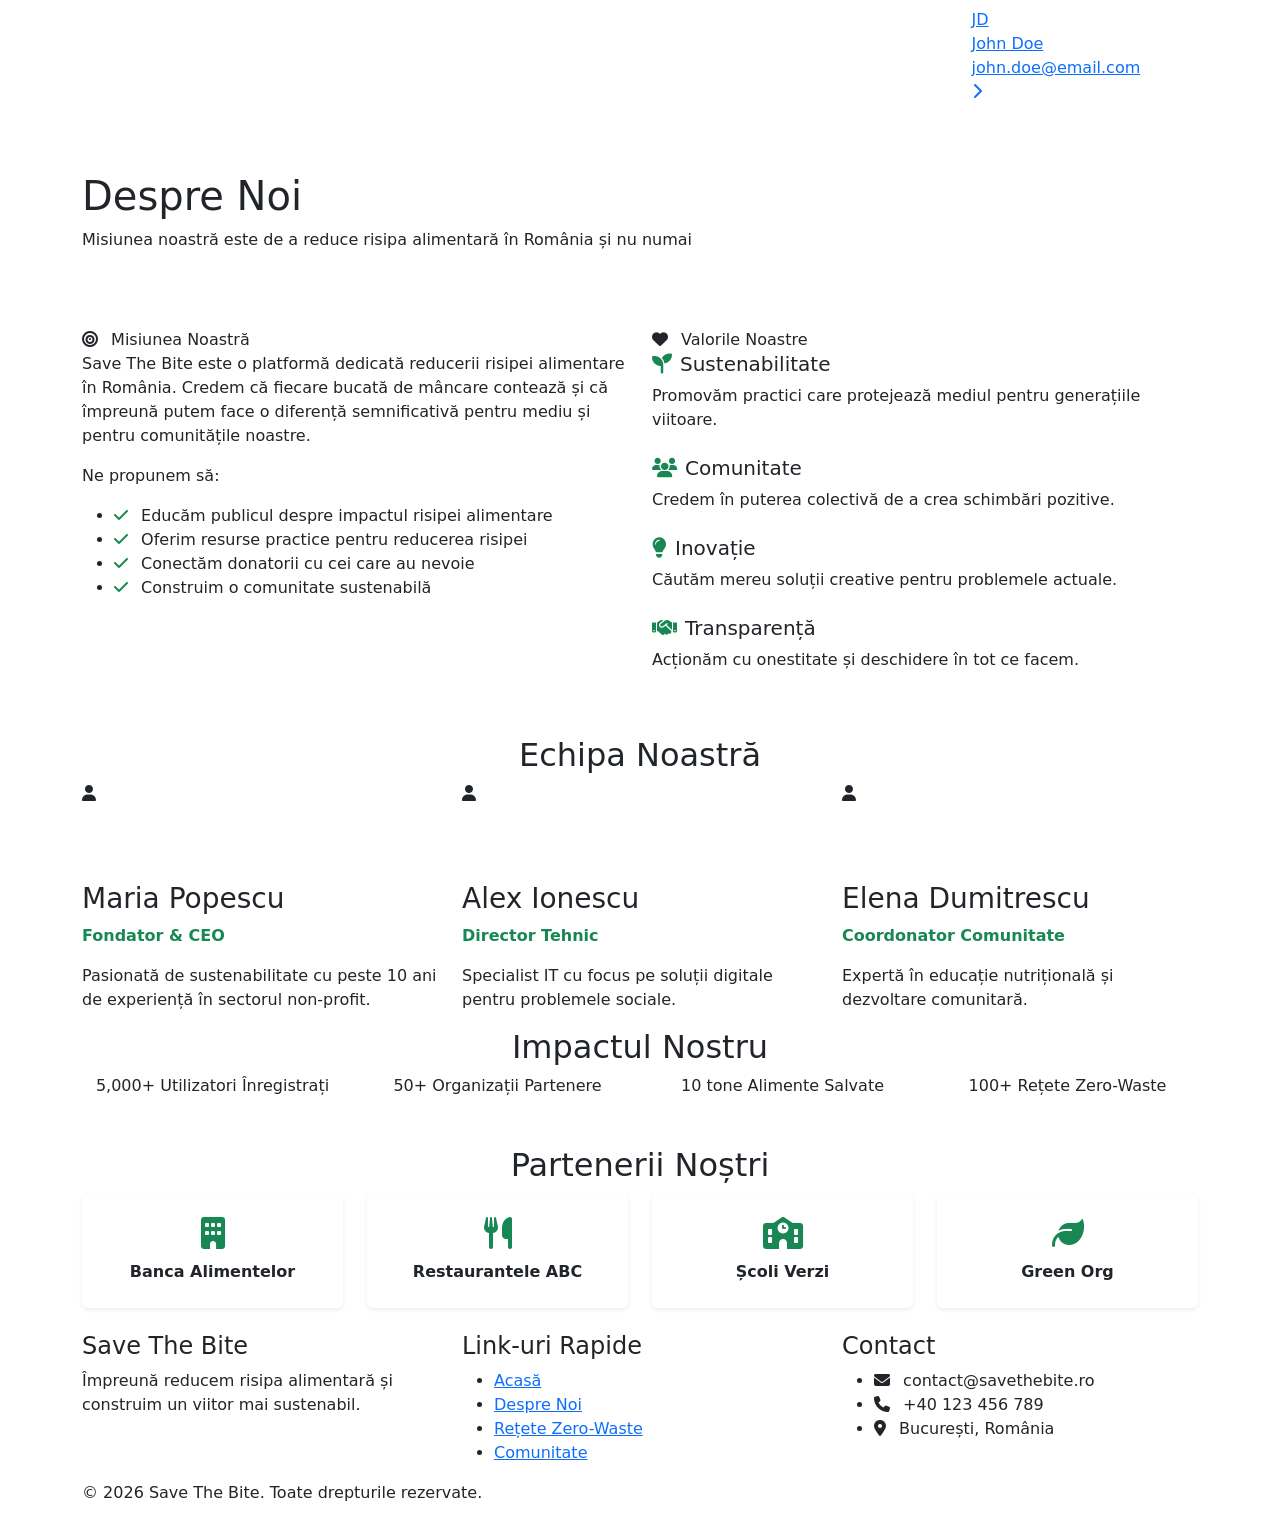
==== about.html @ 82deb242 "Add files via upload" ====
<!DOCTYPE html>
<html lang="ro">
<head>
    <meta charset="UTF-8">
    <meta name="viewport" content="width=device-width, initial-scale=1.0">
    <title>Save The Bite - Despre Noi</title>
    <!-- Bootstrap CSS -->
    <link href="https://cdn.jsdelivr.net/npm/bootstrap@5.3.0/dist/css/bootstrap.min.css" rel="stylesheet">
    <!-- Font Awesome -->
    <link rel="stylesheet" href="https://cdnjs.cloudflare.com/ajax/libs/font-awesome/6.4.0/css/all.min.css">
    <!-- Custom CSS -->
    <link rel="stylesheet" href="css/style.css">
</head>
<body>
    <!-- Navbar -->
    <nav class="navbar navbar-expand-lg navbar-dark">
        <div class="container">
            <a class="navbar-brand" href="index.html">
                <i class="fas fa-leaf"></i> Save The Bite
            </a>
            <button class="navbar-toggler" type="button" data-bs-toggle="collapse" data-bs-target="#navbarNav">
                <span class="navbar-toggler-icon"></span>
            </button>
            <div class="collapse navbar-collapse" id="navbarNav">
                <ul class="navbar-nav me-auto">
                    <li class="nav-item">
                        <a class="nav-link" href="index.html">Acasă</a>
                    </li>
                    <li class="nav-item">
                        <a class="nav-link active" href="about.html">Despre Noi</a>
                    </li>
                    <li class="nav-item">
                        <a class="nav-link" href="recipes.html">Rețete Zero-Waste</a>
                    </li>
                    <li class="nav-item">
                        <a class="nav-link" href="donate.html">Donații Alimentare</a>
                    </li>
                    <li class="nav-item">
                        <a class="nav-link" href="tips.html">Educație & Sfaturi</a>
                    </li>
                    <li class="nav-item">
                        <a class="nav-link" href="community.html">Comunitate</a>
                    </li>
                </ul>
                <a href="profile.html" class="user-profile-section">
                    <div class="user-avatar">JD</div>
                    <div class="user-info">
                        <span class="user-name">John Doe</span>
                        <span class="user-email">john.doe@email.com</span>
                    </div>
                    <i class="fas fa-chevron-right"></i>
                </a>
            </div>
        </div>
    </nav>

    <!-- Page Header -->
    <section class="hero-section" style="padding: 60px 0;">
        <div class="hero-content">
            <div class="container">
                <h1>Despre Noi</h1>
                <p>Misiunea noastră este de a reduce risipa alimentară în România și nu numai</p>
            </div>
        </div>
    </section>

    <!-- Main Content -->
    <section class="main-content">
        <div class="container">
            <!-- Mission Section -->
            <div class="row mb-5">
                <div class="col-lg-6">
                    <div class="card-custom">
                        <div class="card-header">
                            <i class="fas fa-bullseye me-2"></i> Misiunea Noastră
                        </div>
                        <div class="card-body">
                            <p>Save The Bite este o platformă dedicată reducerii risipei alimentare în România. Credem că fiecare bucată de mâncare contează și că împreună putem face o diferență semnificativă pentru mediu și pentru comunitățile noastre.</p>
                            <p>Ne propunem să:</p>
                            <ul class="mt-3">
                                <li><i class="fas fa-check text-success me-2"></i> Educăm publicul despre impactul risipei alimentare</li>
                                <li><i class="fas fa-check text-success me-2"></i> Oferim resurse practice pentru reducerea risipei</li>
                                <li><i class="fas fa-check text-success me-2"></i> Conectăm donatorii cu cei care au nevoie</li>
                                <li><i class="fas fa-check text-success me-2"></i> Construim o comunitate sustenabilă</li>
                            </ul>
                        </div>
                    </div>
                </div>
                <div class="col-lg-6">
                    <div class="card-custom">
                        <div class="card-header">
                            <i class="fas fa-heart me-2"></i> Valorile Noastre
                        </div>
                        <div class="card-body">
                            <div class="mb-4">
                                <h5><i class="fas fa-seedling text-success me-2"></i>Sustenabilitate</h5>
                                <p>Promovăm practici care protejează mediul pentru generațiile viitoare.</p>
                            </div>
                            <div class="mb-4">
                                <h5><i class="fas fa-users text-success me-2"></i>Comunitate</h5>
                                <p>Credem în puterea colectivă de a crea schimbări pozitive.</p>
                            </div>
                            <div class="mb-4">
                                <h5><i class="fas fa-lightbulb text-success me-2"></i>Inovație</h5>
                                <p>Căutăm mereu soluții creative pentru problemele actuale.</p>
                            </div>
                            <div>
                                <h5><i class="fas fa-handshake text-success me-2"></i>Transparență</h5>
                                <p>Acționăm cu onestitate și deschidere în tot ce facem.</p>
                            </div>
                        </div>
                    </div>
                </div>
            </div>

            <!-- Team Section -->
            <h2 class="section-title text-center">Echipa Noastră</h2>
            <div class="row">
                <div class="col-md-4">
                    <div class="feature-box">
                        <div class="icon-box" style="width: 100px; height: 100px;">
                            <i class="fas fa-user"></i>
                        </div>
                        <h3>Maria Popescu</h3>
                        <p class="text-success fw-bold">Fondator & CEO</p>
                        <p>Pasionată de sustenabilitate cu peste 10 ani de experiență în sectorul non-profit.</p>
                    </div>
                </div>
                <div class="col-md-4">
                    <div class="feature-box">
                        <div class="icon-box" style="width: 100px; height: 100px;">
                            <i class="fas fa-user"></i>
                        </div>
                        <h3>Alex Ionescu</h3>
                        <p class="text-success fw-bold">Director Tehnic</p>
                        <p>Specialist IT cu focus pe soluții digitale pentru problemele sociale.</p>
                    </div>
                </div>
                <div class="col-md-4">
                    <div class="feature-box">
                        <div class="icon-box" style="width: 100px; height: 100px;">
                            <i class="fas fa-user"></i>
                        </div>
                        <h3>Elena Dumitrescu</h3>
                        <p class="text-success fw-bold">Coordonator Comunitate</p>
                        <p>Expertă în educație nutrițională și dezvoltare comunitară.</p>
                    </div>
                </div>
            </div>

            <!-- Impact Section -->
            <h2 class="section-title text-center">Impactul Nostru</h2>
            <div class="row text-center">
                <div class="col-md-3">
                    <div class="stat-item">
                        <span class="stat-number" style="color: var(--dark-green);">5,000+</span>
                        <span class="stat-label">Utilizatori Înregistrați</span>
                    </div>
                </div>
                <div class="col-md-3">
                    <div class="stat-item">
                        <span class="stat-number" style="color: var(--dark-green);">50+</span>
                        <span class="stat-label">Organizații Partenere</span>
                    </div>
                </div>
                <div class="col-md-3">
                    <div class="stat-item">
                        <span class="stat-number" style="color: var(--dark-green);">10 tone</span>
                        <span class="stat-label">Alimente Salvate</span>
                    </div>
                </div>
                <div class="col-md-3">
                    <div class="stat-item">
                        <span class="stat-number" style="color: var(--dark-green);">100+</span>
                        <span class="stat-label">Rețete Zero-Waste</span>
                    </div>
                </div>
            </div>

            <!-- Partners Section -->
            <h2 class="section-title text-center mt-5">Partenerii Noștri</h2>
            <div class="row text-center">
                <div class="col-md-3 col-6 mb-4">
                    <div class="p-4 bg-white rounded shadow-sm">
                        <i class="fas fa-building fa-2x text-success"></i>
                        <p class="mt-2 mb-0 fw-bold">Banca Alimentelor</p>
                    </div>
                </div>
                <div class="col-md-3 col-6 mb-4">
                    <div class="p-4 bg-white rounded shadow-sm">
                        <i class="fas fa-utensils fa-2x text-success"></i>
                        <p class="mt-2 mb-0 fw-bold">Restaurantele ABC</p>
                    </div>
                </div>
                <div class="col-md-3 col-6 mb-4">
                    <div class="p-4 bg-white rounded shadow-sm">
                        <i class="fas fa-school fa-2x text-success"></i>
                        <p class="mt-2 mb-0 fw-bold">Școli Verzi</p>
                    </div>
                </div>
                <div class="col-md-3 col-6 mb-4">
                    <div class="p-4 bg-white rounded shadow-sm">
                        <i class="fas fa-leaf fa-2x text-success"></i>
                        <p class="mt-2 mb-0 fw-bold">Green Org</p>
                    </div>
                </div>
            </div>
        </div>
    </section>

    <!-- Footer -->
    <footer class="footer-section">
        <div class="container">
            <div class="row">
                <div class="col-md-4">
                    <h4>Save The Bite</h4>
                    <p>Împreună reducem risipa alimentară și construim un viitor mai sustenabil.</p>
                </div>
                <div class="col-md-4">
                    <h4>Link-uri Rapide</h4>
                    <ul>
                        <li><a href="index.html">Acasă</a></li>
                        <li><a href="about.html">Despre Noi</a></li>
                        <li><a href="recipes.html">Rețete Zero-Waste</a></li>
                        <li><a href="community.html">Comunitate</a></li>
                    </ul>
                </div>
                <div class="col-md-4">
                    <h4>Contact</h4>
                    <ul>
                        <li><i class="fas fa-envelope me-2"></i> contact@savethebite.ro</li>
                        <li><i class="fas fa-phone me-2"></i> +40 123 456 789</li>
                        <li><i class="fas fa-map-marker-alt me-2"></i> București, România</li>
                    </ul>
                </div>
            </div>
            <div class="footer-bottom">
                <p>&copy; 2026 Save The Bite. Toate drepturile rezervate.</p>
            </div>
        </div>
    </footer>

    <!-- Bootstrap JS -->
    <script src="https://cdn.jsdelivr.net/npm/bootstrap@5.3.0/dist/js/bootstrap.bundle.min.js"></script>
</body>
</html>
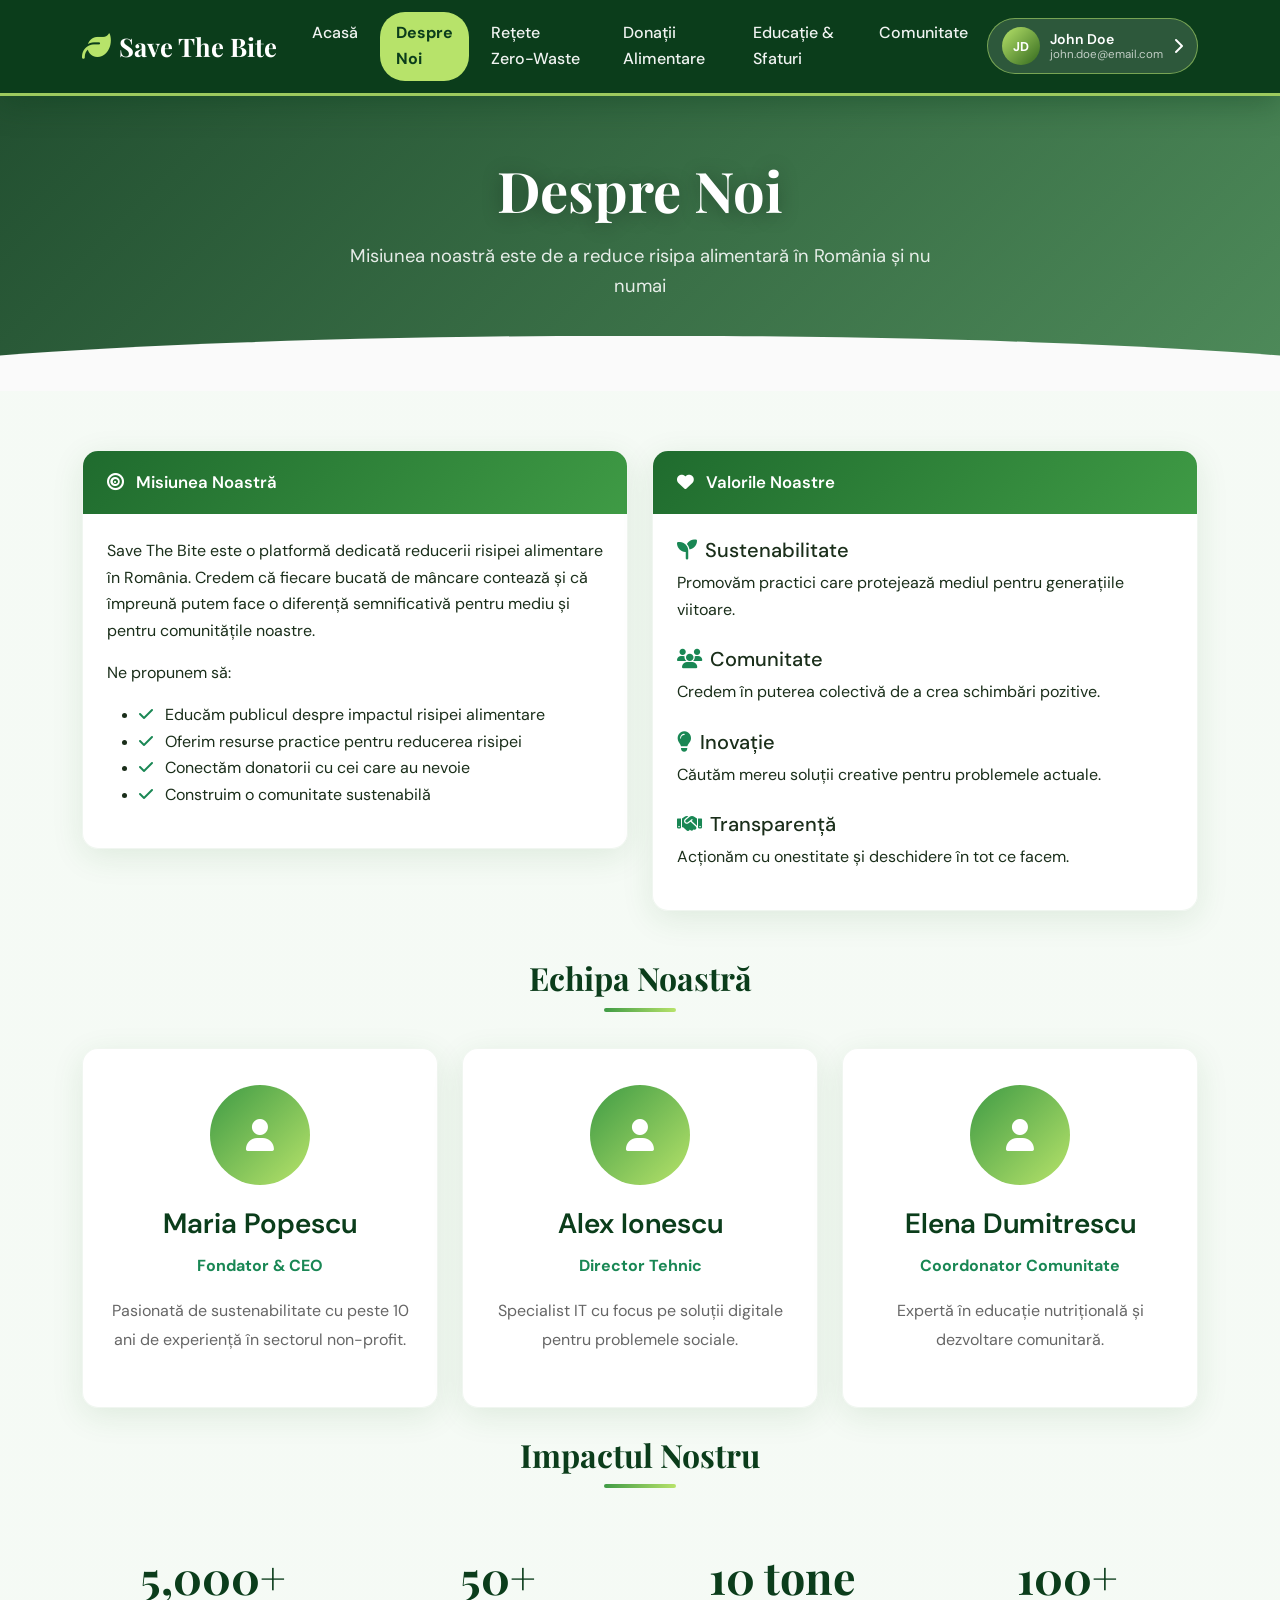
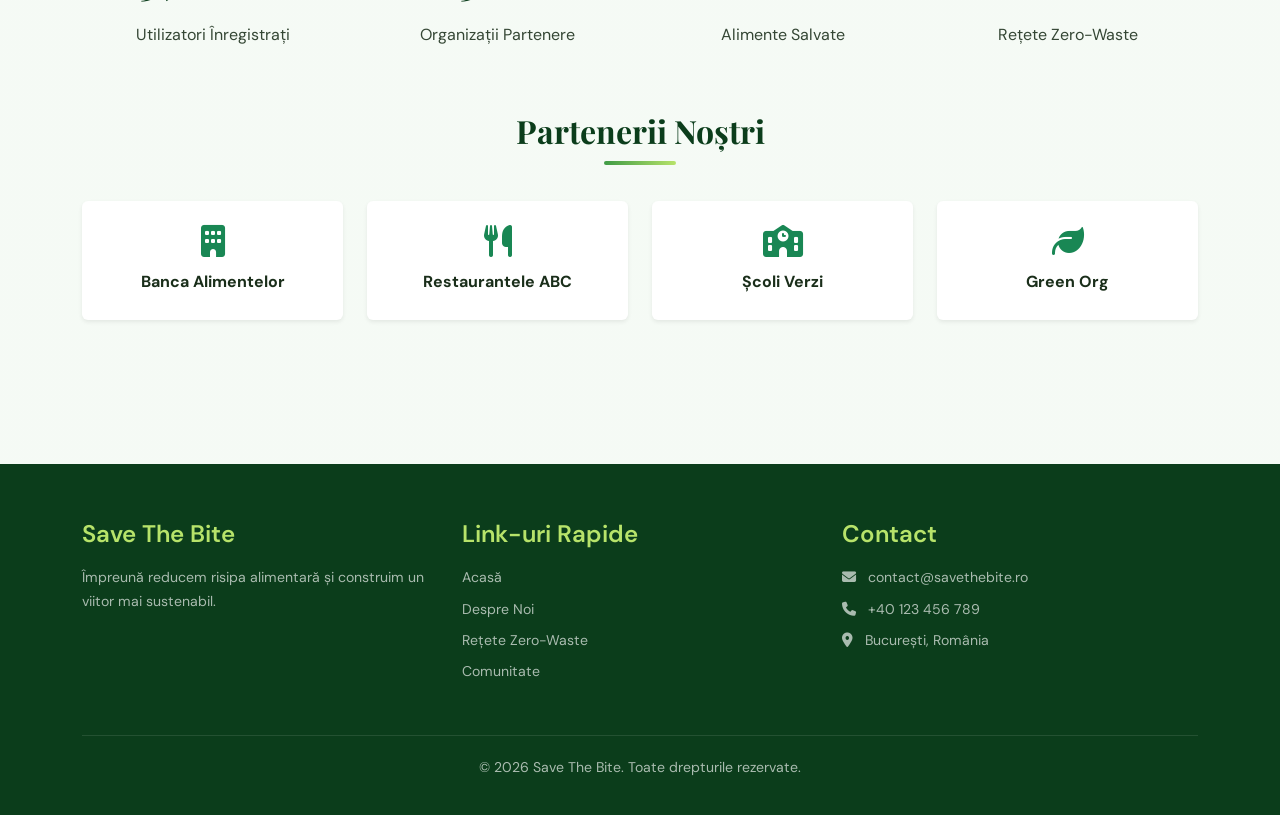
==== commit 64f6cf30: "Add files via upload" ====
--- a/about.html
+++ b/about.html
@@ -1,6 +1,6 @@
 <!DOCTYPE html>
 <html lang="ro">
-<head>
+  <head>
     <meta charset="UTF-8">
     <meta name="viewport" content="width=device-width, initial-scale=1.0">
     <title>Save The Bite - Despre Noi</title>
@@ -9,239 +9,260 @@
     <!-- Font Awesome -->
     <link rel="stylesheet" href="https://cdnjs.cloudflare.com/ajax/libs/font-awesome/6.4.0/css/all.min.css">
     <!-- Custom CSS -->
-    <link rel="stylesheet" href="css/style.css">
-</head>
-<body>
+    <link rel="stylesheet" href="style.css">
+  </head>
+  <body>
     <!-- Navbar -->
     <nav class="navbar navbar-expand-lg navbar-dark">
-        <div class="container">
-            <a class="navbar-brand" href="index.html">
-                <i class="fas fa-leaf"></i> Save The Bite
-            </a>
-            <button class="navbar-toggler" type="button" data-bs-toggle="collapse" data-bs-target="#navbarNav">
-                <span class="navbar-toggler-icon"></span>
-            </button>
-            <div class="collapse navbar-collapse" id="navbarNav">
-                <ul class="navbar-nav me-auto">
-                    <li class="nav-item">
-                        <a class="nav-link" href="index.html">Acasă</a>
-                    </li>
-                    <li class="nav-item">
-                        <a class="nav-link active" href="about.html">Despre Noi</a>
-                    </li>
-                    <li class="nav-item">
-                        <a class="nav-link" href="recipes.html">Rețete Zero-Waste</a>
-                    </li>
-                    <li class="nav-item">
-                        <a class="nav-link" href="donate.html">Donații Alimentare</a>
-                    </li>
-                    <li class="nav-item">
-                        <a class="nav-link" href="tips.html">Educație & Sfaturi</a>
-                    </li>
-                    <li class="nav-item">
-                        <a class="nav-link" href="community.html">Comunitate</a>
-                    </li>
-                </ul>
-                <a href="profile.html" class="user-profile-section">
-                    <div class="user-avatar">JD</div>
-                    <div class="user-info">
-                        <span class="user-name">John Doe</span>
-                        <span class="user-email">john.doe@email.com</span>
-                    </div>
-                    <i class="fas fa-chevron-right"></i>
-                </a>
-            </div>
-        </div>
+      <div class="container">
+        <a class="navbar-brand" href="index.html">
+          <i class="fas fa-leaf"></i> Save The Bite </a>
+        <button class="navbar-toggler" type="button" data-bs-toggle="collapse" data-bs-target="#navbarNav">
+          <span class="navbar-toggler-icon"></span>
+        </button>
+        <div class="collapse navbar-collapse" id="navbarNav">
+          <ul class="navbar-nav me-auto">
+            <li class="nav-item">
+              <a class="nav-link" href="index.html">Acasă</a>
+            </li>
+            <li class="nav-item">
+              <a class="nav-link active" href="about.html">Despre Noi</a>
+            </li>
+            <li class="nav-item">
+              <a class="nav-link" href="recipes.html">Rețete Zero-Waste</a>
+            </li>
+            <li class="nav-item">
+              <a class="nav-link" href="donate.html">Donații Alimentare</a>
+            </li>
+            <li class="nav-item">
+              <a class="nav-link" href="tips.html">Educație & Sfaturi</a>
+            </li>
+            <li class="nav-item">
+              <a class="nav-link" href="community.html">Comunitate</a>
+            </li>
+          </ul>
+          <a href="profile.html" class="user-profile-section">
+            <div class="user-avatar">JD</div>
+            <div class="user-info">
+              <span class="user-name">John Doe</span>
+              <span class="user-email">john.doe@email.com</span>
+            </div>
+            <i class="fas fa-chevron-right"></i>
+          </a>
+        </div>
+      </div>
     </nav>
-
     <!-- Page Header -->
     <section class="hero-section" style="padding: 60px 0;">
-        <div class="hero-content">
-            <div class="container">
-                <h1>Despre Noi</h1>
-                <p>Misiunea noastră este de a reduce risipa alimentară în România și nu numai</p>
-            </div>
-        </div>
+      <div class="hero-content">
+        <div class="container">
+          <h1>Despre Noi</h1>
+          <p>Misiunea noastră este de a reduce risipa alimentară în România și nu numai</p>
+        </div>
+      </div>
     </section>
-
     <!-- Main Content -->
     <section class="main-content">
-        <div class="container">
-            <!-- Mission Section -->
-            <div class="row mb-5">
-                <div class="col-lg-6">
-                    <div class="card-custom">
-                        <div class="card-header">
-                            <i class="fas fa-bullseye me-2"></i> Misiunea Noastră
-                        </div>
-                        <div class="card-body">
-                            <p>Save The Bite este o platformă dedicată reducerii risipei alimentare în România. Credem că fiecare bucată de mâncare contează și că împreună putem face o diferență semnificativă pentru mediu și pentru comunitățile noastre.</p>
-                            <p>Ne propunem să:</p>
-                            <ul class="mt-3">
-                                <li><i class="fas fa-check text-success me-2"></i> Educăm publicul despre impactul risipei alimentare</li>
-                                <li><i class="fas fa-check text-success me-2"></i> Oferim resurse practice pentru reducerea risipei</li>
-                                <li><i class="fas fa-check text-success me-2"></i> Conectăm donatorii cu cei care au nevoie</li>
-                                <li><i class="fas fa-check text-success me-2"></i> Construim o comunitate sustenabilă</li>
-                            </ul>
-                        </div>
-                    </div>
-                </div>
-                <div class="col-lg-6">
-                    <div class="card-custom">
-                        <div class="card-header">
-                            <i class="fas fa-heart me-2"></i> Valorile Noastre
-                        </div>
-                        <div class="card-body">
-                            <div class="mb-4">
-                                <h5><i class="fas fa-seedling text-success me-2"></i>Sustenabilitate</h5>
-                                <p>Promovăm practici care protejează mediul pentru generațiile viitoare.</p>
-                            </div>
-                            <div class="mb-4">
-                                <h5><i class="fas fa-users text-success me-2"></i>Comunitate</h5>
-                                <p>Credem în puterea colectivă de a crea schimbări pozitive.</p>
-                            </div>
-                            <div class="mb-4">
-                                <h5><i class="fas fa-lightbulb text-success me-2"></i>Inovație</h5>
-                                <p>Căutăm mereu soluții creative pentru problemele actuale.</p>
-                            </div>
-                            <div>
-                                <h5><i class="fas fa-handshake text-success me-2"></i>Transparență</h5>
-                                <p>Acționăm cu onestitate și deschidere în tot ce facem.</p>
-                            </div>
-                        </div>
-                    </div>
-                </div>
-            </div>
-
-            <!-- Team Section -->
-            <h2 class="section-title text-center">Echipa Noastră</h2>
-            <div class="row">
-                <div class="col-md-4">
-                    <div class="feature-box">
-                        <div class="icon-box" style="width: 100px; height: 100px;">
-                            <i class="fas fa-user"></i>
-                        </div>
-                        <h3>Maria Popescu</h3>
-                        <p class="text-success fw-bold">Fondator & CEO</p>
-                        <p>Pasionată de sustenabilitate cu peste 10 ani de experiență în sectorul non-profit.</p>
-                    </div>
-                </div>
-                <div class="col-md-4">
-                    <div class="feature-box">
-                        <div class="icon-box" style="width: 100px; height: 100px;">
-                            <i class="fas fa-user"></i>
-                        </div>
-                        <h3>Alex Ionescu</h3>
-                        <p class="text-success fw-bold">Director Tehnic</p>
-                        <p>Specialist IT cu focus pe soluții digitale pentru problemele sociale.</p>
-                    </div>
-                </div>
-                <div class="col-md-4">
-                    <div class="feature-box">
-                        <div class="icon-box" style="width: 100px; height: 100px;">
-                            <i class="fas fa-user"></i>
-                        </div>
-                        <h3>Elena Dumitrescu</h3>
-                        <p class="text-success fw-bold">Coordonator Comunitate</p>
-                        <p>Expertă în educație nutrițională și dezvoltare comunitară.</p>
-                    </div>
-                </div>
-            </div>
-
-            <!-- Impact Section -->
-            <h2 class="section-title text-center">Impactul Nostru</h2>
-            <div class="row text-center">
-                <div class="col-md-3">
-                    <div class="stat-item">
-                        <span class="stat-number" style="color: var(--dark-green);">5,000+</span>
-                        <span class="stat-label">Utilizatori Înregistrați</span>
-                    </div>
-                </div>
-                <div class="col-md-3">
-                    <div class="stat-item">
-                        <span class="stat-number" style="color: var(--dark-green);">50+</span>
-                        <span class="stat-label">Organizații Partenere</span>
-                    </div>
-                </div>
-                <div class="col-md-3">
-                    <div class="stat-item">
-                        <span class="stat-number" style="color: var(--dark-green);">10 tone</span>
-                        <span class="stat-label">Alimente Salvate</span>
-                    </div>
-                </div>
-                <div class="col-md-3">
-                    <div class="stat-item">
-                        <span class="stat-number" style="color: var(--dark-green);">100+</span>
-                        <span class="stat-label">Rețete Zero-Waste</span>
-                    </div>
-                </div>
-            </div>
-
-            <!-- Partners Section -->
-            <h2 class="section-title text-center mt-5">Partenerii Noștri</h2>
-            <div class="row text-center">
-                <div class="col-md-3 col-6 mb-4">
-                    <div class="p-4 bg-white rounded shadow-sm">
-                        <i class="fas fa-building fa-2x text-success"></i>
-                        <p class="mt-2 mb-0 fw-bold">Banca Alimentelor</p>
-                    </div>
-                </div>
-                <div class="col-md-3 col-6 mb-4">
-                    <div class="p-4 bg-white rounded shadow-sm">
-                        <i class="fas fa-utensils fa-2x text-success"></i>
-                        <p class="mt-2 mb-0 fw-bold">Restaurantele ABC</p>
-                    </div>
-                </div>
-                <div class="col-md-3 col-6 mb-4">
-                    <div class="p-4 bg-white rounded shadow-sm">
-                        <i class="fas fa-school fa-2x text-success"></i>
-                        <p class="mt-2 mb-0 fw-bold">Școli Verzi</p>
-                    </div>
-                </div>
-                <div class="col-md-3 col-6 mb-4">
-                    <div class="p-4 bg-white rounded shadow-sm">
-                        <i class="fas fa-leaf fa-2x text-success"></i>
-                        <p class="mt-2 mb-0 fw-bold">Green Org</p>
-                    </div>
-                </div>
-            </div>
-        </div>
+      <div class="container">
+        <!-- Mission Section -->
+        <div class="row mb-5">
+          <div class="col-lg-6">
+            <div class="card-custom">
+              <div class="card-header">
+                <i class="fas fa-bullseye me-2"></i> Misiunea Noastră
+              </div>
+              <div class="card-body">
+                <p>Save The Bite este o platformă dedicată reducerii risipei alimentare în România. Credem că fiecare bucată de mâncare contează și că împreună putem face o diferență semnificativă pentru mediu și pentru comunitățile noastre.</p>
+                <p>Ne propunem să:</p>
+                <ul class="mt-3">
+                  <li>
+                    <i class="fas fa-check text-success me-2"></i> Educăm publicul despre impactul risipei alimentare
+                  </li>
+                  <li>
+                    <i class="fas fa-check text-success me-2"></i> Oferim resurse practice pentru reducerea risipei
+                  </li>
+                  <li>
+                    <i class="fas fa-check text-success me-2"></i> Conectăm donatorii cu cei care au nevoie
+                  </li>
+                  <li>
+                    <i class="fas fa-check text-success me-2"></i> Construim o comunitate sustenabilă
+                  </li>
+                </ul>
+              </div>
+            </div>
+          </div>
+          <div class="col-lg-6">
+            <div class="card-custom">
+              <div class="card-header">
+                <i class="fas fa-heart me-2"></i> Valorile Noastre
+              </div>
+              <div class="card-body">
+                <div class="mb-4">
+                  <h5>
+                    <i class="fas fa-seedling text-success me-2"></i>Sustenabilitate
+                  </h5>
+                  <p>Promovăm practici care protejează mediul pentru generațiile viitoare.</p>
+                </div>
+                <div class="mb-4">
+                  <h5>
+                    <i class="fas fa-users text-success me-2"></i>Comunitate
+                  </h5>
+                  <p>Credem în puterea colectivă de a crea schimbări pozitive.</p>
+                </div>
+                <div class="mb-4">
+                  <h5>
+                    <i class="fas fa-lightbulb text-success me-2"></i>Inovație
+                  </h5>
+                  <p>Căutăm mereu soluții creative pentru problemele actuale.</p>
+                </div>
+                <div>
+                  <h5>
+                    <i class="fas fa-handshake text-success me-2"></i>Transparență
+                  </h5>
+                  <p>Acționăm cu onestitate și deschidere în tot ce facem.</p>
+                </div>
+              </div>
+            </div>
+          </div>
+        </div>
+        <!-- Team Section -->
+        <h2 class="section-title text-center">Echipa Noastră</h2>
+        <div class="row">
+          <div class="col-md-4">
+            <div class="feature-box">
+              <div class="icon-box" style="width: 100px; height: 100px;">
+                <i class="fas fa-user"></i>
+              </div>
+              <h3>Maria Popescu</h3>
+              <p class="text-success fw-bold">Fondator & CEO</p>
+              <p>Pasionată de sustenabilitate cu peste 10 ani de experiență în sectorul non-profit.</p>
+            </div>
+          </div>
+          <div class="col-md-4">
+            <div class="feature-box">
+              <div class="icon-box" style="width: 100px; height: 100px;">
+                <i class="fas fa-user"></i>
+              </div>
+              <h3>Alex Ionescu</h3>
+              <p class="text-success fw-bold">Director Tehnic</p>
+              <p>Specialist IT cu focus pe soluții digitale pentru problemele sociale.</p>
+            </div>
+          </div>
+          <div class="col-md-4">
+            <div class="feature-box">
+              <div class="icon-box" style="width: 100px; height: 100px;">
+                <i class="fas fa-user"></i>
+              </div>
+              <h3>Elena Dumitrescu</h3>
+              <p class="text-success fw-bold">Coordonator Comunitate</p>
+              <p>Expertă în educație nutrițională și dezvoltare comunitară.</p>
+            </div>
+          </div>
+        </div>
+        <!-- Impact Section -->
+        <h2 class="section-title text-center">Impactul Nostru</h2>
+        <div class="row text-center">
+          <div class="col-md-3">
+            <div class="stat-item">
+              <span class="stat-number" style="color: var(--dark-green);">5,000+</span>
+              <span class="stat-label">Utilizatori Înregistrați</span>
+            </div>
+          </div>
+          <div class="col-md-3">
+            <div class="stat-item">
+              <span class="stat-number" style="color: var(--dark-green);">50+</span>
+              <span class="stat-label">Organizații Partenere</span>
+            </div>
+          </div>
+          <div class="col-md-3">
+            <div class="stat-item">
+              <span class="stat-number" style="color: var(--dark-green);">10 tone</span>
+              <span class="stat-label">Alimente Salvate</span>
+            </div>
+          </div>
+          <div class="col-md-3">
+            <div class="stat-item">
+              <span class="stat-number" style="color: var(--dark-green);">100+</span>
+              <span class="stat-label">Rețete Zero-Waste</span>
+            </div>
+          </div>
+        </div>
+        <!-- Partners Section -->
+        <h2 class="section-title text-center mt-5">Partenerii Noștri</h2>
+        <div class="row text-center">
+          <div class="col-md-3 col-6 mb-4">
+            <div class="p-4 bg-white rounded shadow-sm">
+              <i class="fas fa-building fa-2x text-success"></i>
+              <p class="mt-2 mb-0 fw-bold">Banca Alimentelor</p>
+            </div>
+          </div>
+          <div class="col-md-3 col-6 mb-4">
+            <div class="p-4 bg-white rounded shadow-sm">
+              <i class="fas fa-utensils fa-2x text-success"></i>
+              <p class="mt-2 mb-0 fw-bold">Restaurantele ABC</p>
+            </div>
+          </div>
+          <div class="col-md-3 col-6 mb-4">
+            <div class="p-4 bg-white rounded shadow-sm">
+              <i class="fas fa-school fa-2x text-success"></i>
+              <p class="mt-2 mb-0 fw-bold">Școli Verzi</p>
+            </div>
+          </div>
+          <div class="col-md-3 col-6 mb-4">
+            <div class="p-4 bg-white rounded shadow-sm">
+              <i class="fas fa-leaf fa-2x text-success"></i>
+              <p class="mt-2 mb-0 fw-bold">Green Org</p>
+            </div>
+          </div>
+        </div>
+      </div>
     </section>
-
     <!-- Footer -->
     <footer class="footer-section">
-        <div class="container">
-            <div class="row">
-                <div class="col-md-4">
-                    <h4>Save The Bite</h4>
-                    <p>Împreună reducem risipa alimentară și construim un viitor mai sustenabil.</p>
-                </div>
-                <div class="col-md-4">
-                    <h4>Link-uri Rapide</h4>
-                    <ul>
-                        <li><a href="index.html">Acasă</a></li>
-                        <li><a href="about.html">Despre Noi</a></li>
-                        <li><a href="recipes.html">Rețete Zero-Waste</a></li>
-                        <li><a href="community.html">Comunitate</a></li>
-                    </ul>
-                </div>
-                <div class="col-md-4">
-                    <h4>Contact</h4>
-                    <ul>
-                        <li><i class="fas fa-envelope me-2"></i> contact@savethebite.ro</li>
-                        <li><i class="fas fa-phone me-2"></i> +40 123 456 789</li>
-                        <li><i class="fas fa-map-marker-alt me-2"></i> București, România</li>
-                    </ul>
-                </div>
-            </div>
-            <div class="footer-bottom">
-                <p>&copy; 2026 Save The Bite. Toate drepturile rezervate.</p>
-            </div>
-        </div>
+      <div class="container">
+        <div class="row">
+          <div class="col-md-4">
+            <h4>Save The Bite</h4>
+            <p>Împreună reducem risipa alimentară și construim un viitor mai sustenabil.</p>
+          </div>
+          <div class="col-md-4">
+            <h4>Link-uri Rapide</h4>
+            <ul>
+              <li>
+                <a href="index.html">Acasă</a>
+              </li>
+              <li>
+                <a href="about.html">Despre Noi</a>
+              </li>
+              <li>
+                <a href="recipes.html">Rețete Zero-Waste</a>
+              </li>
+              <li>
+                <a href="community.html">Comunitate</a>
+              </li>
+            </ul>
+          </div>
+          <div class="col-md-4">
+            <h4>Contact</h4>
+            <ul>
+              <li>
+                <i class="fas fa-envelope me-2"></i> contact@savethebite.ro
+              </li>
+              <li>
+                <i class="fas fa-phone me-2"></i> +40 123 456 789
+              </li>
+              <li>
+                <i class="fas fa-map-marker-alt me-2"></i> București, România
+              </li>
+            </ul>
+          </div>
+        </div>
+        <div class="footer-bottom">
+          <p>&copy; 2026 Save The Bite. Toate drepturile rezervate.</p>
+        </div>
+      </div>
     </footer>
-
     <!-- Bootstrap JS -->
     <script src="https://cdn.jsdelivr.net/npm/bootstrap@5.3.0/dist/js/bootstrap.bundle.min.js"></script>
-</body>
-</html>
-
+    <script src="app.js"></script>
+</html>
--- a/style.css
+++ b/style.css
@@ -0,0 +1,515 @@
+/* Save The Bite — Global Styles v2 */
+@import url('https://fonts.googleapis.com/css2?family=Playfair+Display:wght@400;600;700&family=DM+Sans:ital,wght@0,300;0,400;0,500;0,600;1,400&display=swap');
+
+:root {
+  --primary-green: #2E7D32;
+  --light-green: #4CAF50;
+  --dark-green: #1B5E20;
+  --accent-lime: #8BC34A;
+  --cream: #F1F8E9;
+  --warm-white: #FAFAFA;
+  --text-dark: #1A2E1A;
+  --text-light: #666;
+  --success: #43A047;
+  --warning: #FFA000;
+  --radius: 16px;
+  --radius-sm: 10px;
+  --shadow: 0 8px 32px rgba(27,94,32,.10);
+  --shadow-md: 0 12px 48px rgba(27,94,32,.16);
+}
+
+* { margin:0; padding:0; box-sizing:border-box; }
+
+body {
+  font-family: 'DM Sans', 'Segoe UI', sans-serif;
+  background: var(--warm-white);
+  color: var(--text-dark);
+  line-height: 1.65;
+}
+
+/* ── NAVBAR ──────────────────────────────────── */
+.navbar {
+  background: linear-gradient(135deg, var(--dark-green) 0%, var(--primary-green) 100%) !important;
+  padding: 12px 0;
+  box-shadow: 0 4px 20px rgba(0,0,0,.15);
+  position: sticky; top:0; z-index:1000;
+}
+.navbar-brand {
+  font-family:'Playfair Display',serif; font-size:1.6rem; font-weight:700;
+  color:#fff!important; display:flex; align-items:center; gap:8px;
+}
+.navbar-brand i { color:var(--accent-lime); font-size:1.8rem; }
+.navbar-nav .nav-link {
+  color:rgba(255,255,255,.9)!important; font-weight:500;
+  padding:8px 16px!important; border-radius:25px;
+  transition:all .25s; margin:0 3px;
+}
+.navbar-nav .nav-link:hover { background:rgba(255,255,255,.18); color:#fff!important; }
+.navbar-nav .nav-link.active { background:var(--accent-lime); color:var(--dark-green)!important; }
+.user-profile-section {
+  background:rgba(255,255,255,.12); border:1.5px solid rgba(255,255,255,.2);
+  padding:8px 14px; border-radius:50px; display:flex; align-items:center;
+  gap:10px; color:#fff; text-decoration:none; transition:all .25s; cursor:pointer;
+}
+.user-profile-section:hover { background:rgba(255,255,255,.22); color:#fff; }
+.user-avatar {
+  width:38px; height:38px; border-radius:50%;
+  background:linear-gradient(135deg,var(--accent-lime),#33691E);
+  display:flex; align-items:center; justify-content:center;
+  font-weight:700; font-size:.8rem; color:#fff; flex-shrink:0;
+}
+.user-info { display:flex; flex-direction:column; line-height:1.2; }
+.user-name { font-weight:600; font-size:.88rem; color:#fff; }
+.user-email { font-size:.72rem; color:rgba(255,255,255,.7); }
+
+/* ── HERO / PAGE HEADER ──────────────────────── */
+.hero-section {
+  background:
+    linear-gradient(135deg, rgba(27,94,32,.88) 0%, rgba(46,125,50,.82) 100%),
+    url('https://images.unsplash.com/photo-1542838132-92c53300491e?w=1920&auto=format&fit=crop') center/cover no-repeat;
+  padding:100px 0;
+  color:#fff;
+  position:relative;
+}
+.hero-section::after {
+  content:'';
+  position:absolute; bottom:-1px; left:0; right:0; height:55px;
+  background:var(--warm-white);
+  clip-path:ellipse(65% 100% at 50% 100%);
+}
+.hero-content { position:relative; z-index:1; text-align:center; }
+.hero-section h1 {
+  font-family:'Playfair Display',serif; font-size:clamp(2rem,5vw,3.5rem);
+  font-weight:700; margin-bottom:18px; color:#fff;
+  text-shadow:0 2px 20px rgba(0,0,0,.3);
+}
+.hero-section p { font-size:1.15rem; color:rgba(255,255,255,.88); max-width:600px; margin:0 auto 28px; }
+
+/* ── BUTTONS ─────────────────────────────────── */
+.btn-primary-custom {
+  display:inline-flex; align-items:center; gap:8px;
+  background:linear-gradient(135deg,var(--light-green),var(--primary-green));
+  color:#fff; padding:13px 36px; border:none; border-radius:30px;
+  font-weight:600; font-size:.95rem; cursor:pointer; text-decoration:none;
+  transition:all .3s; box-shadow:0 4px 18px rgba(76,175,80,.32);
+  font-family:'DM Sans',sans-serif;
+}
+.btn-primary-custom:hover { transform:translateY(-2px); box-shadow:0 8px 28px rgba(76,175,80,.42); color:#fff; }
+.btn-secondary-custom {
+  display:inline-flex; align-items:center; gap:8px;
+  background:rgba(255,255,255,.15); color:#fff;
+  padding:13px 36px; border:2px solid rgba(255,255,255,.4); border-radius:30px;
+  font-weight:600; font-size:.95rem; cursor:pointer; text-decoration:none;
+  transition:all .3s; backdrop-filter:blur(8px); font-family:'DM Sans',sans-serif;
+}
+.btn-secondary-custom:hover { background:rgba(255,255,255,.26); color:#fff; transform:translateY(-2px); }
+
+/* ── STATS BAR ───────────────────────────────── */
+.stats-section {
+  background:linear-gradient(135deg,var(--dark-green),var(--primary-green));
+  padding:50px 0; color:#fff;
+}
+.stat-item { text-align:center; padding:16px; }
+.stat-item .stat-number { font-family:'Playfair Display',serif; font-size:2.8rem; font-weight:700; display:block; margin-bottom:8px; }
+.stat-item .stat-label { font-size:1rem; opacity:.88; }
+
+/* ── MAIN CONTENT ────────────────────────────── */
+.main-content { padding:60px 0; min-height:calc(100vh - 400px); }
+.bg-cream { background:var(--cream)!important; }
+
+/* ── CARDS ───────────────────────────────────── */
+.card-custom {
+  background:#fff; border-radius:var(--radius); box-shadow:var(--shadow);
+  border:1px solid rgba(46,125,50,.07); overflow:hidden; transition:all .3s;
+}
+.card-custom:hover { box-shadow:var(--shadow-md); }
+.card-custom .card-header {
+  background:linear-gradient(135deg,var(--primary-green),var(--light-green));
+  color:#fff; padding:18px 24px; font-weight:600; font-size:1.05rem; border:none;
+}
+.card-custom .card-body { padding:24px; }
+
+/* ── FEATURE BOX ─────────────────────────────── */
+.feature-box {
+  text-align:center; padding:36px 28px; background:#fff;
+  border-radius:var(--radius); box-shadow:var(--shadow);
+  border:1px solid rgba(46,125,50,.07); transition:all .3s; margin-bottom:28px;
+}
+.feature-box:hover { transform:translateY(-8px); box-shadow:var(--shadow-md); }
+.feature-box .icon-box {
+  width:76px; height:76px;
+  background:linear-gradient(135deg,var(--light-green),var(--accent-lime));
+  border-radius:50%; display:flex; align-items:center; justify-content:center;
+  margin:0 auto 22px; font-size:2rem; color:#fff;
+}
+.feature-box h3 { color:var(--dark-green); font-weight:600; margin-bottom:12px; }
+.feature-box p { color:var(--text-light); line-height:1.8; }
+
+/* ── SECTION TITLE ───────────────────────────── */
+.section-title {
+  color:var(--dark-green); font-family:'Playfair Display',serif;
+  font-weight:700; font-size:2rem; margin-bottom:36px;
+  position:relative; padding-bottom:14px;
+}
+.section-title::after {
+  content:''; position:absolute; bottom:0; left:50%; transform:translateX(-50%);
+  width:72px; height:4px;
+  background:linear-gradient(90deg,var(--light-green),var(--accent-lime));
+  border-radius:2px;
+}
+.section-title.text-start::after { left:0; transform:none; }
+
+/* ── RECIPE CARDS ────────────────────────────── */
+.recipe-card {
+  background:#fff; border-radius:var(--radius); overflow:hidden;
+  box-shadow:var(--shadow); border:1px solid rgba(46,125,50,.07);
+  transition:all .3s; height:100%;
+}
+.recipe-card:hover { transform:translateY(-6px); box-shadow:var(--shadow-md); }
+.recipe-card .recipe-image {
+  height:180px;
+  background:linear-gradient(135deg,var(--light-green),var(--accent-lime));
+  display:flex; align-items:center; justify-content:center;
+  font-size:3.5rem; color:rgba(255,255,255,.9); position:relative;
+}
+.recipe-card .recipe-content { padding:20px; }
+.recipe-card h4 { color:var(--dark-green); font-weight:600; margin-bottom:8px; }
+.recipe-card .recipe-meta { display:flex; gap:16px; color:var(--text-light); font-size:.85rem; margin-bottom:12px; }
+.recipe-card .recipe-meta i { color:var(--light-green); margin-right:4px; }
+
+/* ── DONATION CARDS ──────────────────────────── */
+.donation-card {
+  background:#fff; border-radius:var(--radius); overflow:hidden;
+  box-shadow:var(--shadow); margin-bottom:28px; transition:all .3s;
+}
+.donation-card:hover { transform:translateY(-8px); box-shadow:var(--shadow-md); }
+.donation-card .donation-image {
+  height:160px;
+  background:linear-gradient(135deg,var(--warning),#FF8F00);
+  display:flex; align-items:center; justify-content:center; font-size:3rem; color:#fff;
+}
+.donation-card .donation-content { padding:22px; }
+.donation-card .donation-category {
+  background:var(--cream); color:var(--primary-green);
+  padding:4px 14px; border-radius:20px; font-size:.8rem; font-weight:600;
+  display:inline-block; margin-bottom:10px;
+}
+.donation-card .donation-details { display:flex; gap:18px; color:var(--text-light); font-size:.85rem; margin-bottom:16px; }
+
+/* ── FORUM POSTS ─────────────────────────────── */
+.forum-post {
+  background:#fff; border-radius:var(--radius);
+  padding:22px; margin-bottom:18px;
+  box-shadow:var(--shadow); border:1px solid rgba(46,125,50,.07); transition:all .3s;
+}
+.forum-post:hover { box-shadow:var(--shadow-md); }
+.forum-post .post-header { display:flex; align-items:center; gap:14px; margin-bottom:14px; }
+.forum-post .post-avatar {
+  width:44px; height:44px; border-radius:50%;
+  background:linear-gradient(135deg,var(--light-green),var(--accent-lime));
+  display:flex; align-items:center; justify-content:center;
+  color:#fff; font-weight:700; font-size:1rem; flex-shrink:0;
+}
+.forum-post .post-info h4 { color:var(--dark-green); font-weight:600; margin-bottom:2px; font-size:.95rem; }
+.forum-post .post-info span { color:var(--text-light); font-size:.82rem; }
+.forum-post .post-content { color:var(--text-dark); line-height:1.8; }
+.forum-post .post-content h5 { color:var(--dark-green); font-weight:600; margin-bottom:8px; }
+
+/* ── TIPS ────────────────────────────────────── */
+.tip-card {
+  background:#fff; border-radius:var(--radius); padding:28px;
+  margin-bottom:22px; border-left:5px solid var(--light-green);
+  box-shadow:var(--shadow); transition:all .3s;
+}
+.tip-card:hover { transform:translateX(8px); box-shadow:var(--shadow-md); }
+.tip-card .tip-number {
+  background:linear-gradient(135deg,var(--light-green),var(--accent-lime));
+  color:#fff; width:38px; height:38px; border-radius:50%;
+  display:flex; align-items:center; justify-content:center;
+  font-weight:700; margin-bottom:14px;
+}
+.tip-card h4 { color:var(--dark-green); font-weight:600; margin-bottom:8px; }
+.tip-card p { color:var(--text-light); line-height:1.8; }
+
+/* ── FORMS ───────────────────────────────────── */
+.form-custom {
+  background:#fff; padding:40px; border-radius:var(--radius); box-shadow:var(--shadow-md);
+}
+.form-group { margin-bottom:22px; }
+.form-group label { color:var(--dark-green); font-weight:600; margin-bottom:8px; display:block; font-size:.9rem; }
+.form-control-custom {
+  width:100%; padding:12px 18px;
+  border:1.5px solid rgba(46,125,50,.2); border-radius:var(--radius-sm);
+  font-size:.92rem; background:var(--warm-white); color:var(--text-dark);
+  transition:all .25s; outline:none; font-family:'DM Sans',sans-serif;
+}
+.form-control-custom:focus {
+  border-color:var(--light-green);
+  box-shadow:0 0 0 3px rgba(76,175,80,.12); background:#fff;
+}
+
+/* ── PROFILE ─────────────────────────────────── */
+.profile-header {
+  background:
+    linear-gradient(135deg,rgba(27,94,32,.9),rgba(46,125,50,.85)),
+    url('https://images.unsplash.com/photo-1542838132-92c53300491e?w=1920&auto=format&fit=crop') center/cover;
+  padding:60px 0 80px; color:#fff; position:relative;
+}
+.profile-header::after {
+  content:''; position:absolute; bottom:-1px; left:0; right:0; height:50px;
+  background:var(--warm-white); clip-path:ellipse(70% 100% at 50% 100%);
+}
+.profile-avatar-large {
+  width:130px; height:130px; border-radius:50%; background:#fff;
+  display:flex; align-items:center; justify-content:center;
+  font-size:3rem; color:var(--primary-green); font-weight:700;
+  margin:0 auto 22px; border:5px solid rgba(255,255,255,.3);
+  box-shadow:0 10px 40px rgba(0,0,0,.2);
+}
+.profile-header h1 { color:#fff!important; }
+.profile-stats { display:flex; justify-content:center; gap:44px; margin-top:28px; flex-wrap:wrap; }
+.profile-stat .number { font-size:1.9rem; font-weight:700; display:block; color:#fff; }
+.profile-stat .label { opacity:.8; font-size:.85rem; color:rgba(255,255,255,.8); }
+
+/* ── MAP ─────────────────────────────────────── */
+#donation-map { height:460px; border-radius:var(--radius); overflow:hidden; box-shadow:var(--shadow-md); }
+.leaflet-popup-content-wrapper { border-radius:var(--radius-sm)!important; box-shadow:var(--shadow-md)!important; }
+
+/* ── MODALS ──────────────────────────────────── */
+.modal-content { border-radius:var(--radius)!important; border:none!important; box-shadow:var(--shadow-md)!important; overflow:hidden; }
+.modal-header.bg-success { background:linear-gradient(135deg,var(--primary-green),var(--light-green))!important; border:none!important; }
+
+/* ── 3-DOT DROPDOWN ──────────────────────────── */
+.three-dot-menu { position:relative; z-index:10; }
+.dropdown-menu-custom {
+  position:absolute; right:0; top:100%; margin-top:4px;
+  background:#fff; border-radius:var(--radius-sm);
+  box-shadow:0 8px 32px rgba(0,0,0,.15); min-width:160px;
+  display:none; z-index:1000; overflow:hidden;
+  border:1px solid rgba(46,125,50,.1);
+}
+.dropdown-menu-custom.show { display:block; }
+.dropdown-menu-custom button {
+  display:flex; align-items:center; width:100%; padding:10px 16px;
+  background:none; border:none; cursor:pointer; font-size:.88rem;
+  color:var(--text-dark); transition:background .2s; font-family:'DM Sans',sans-serif;
+}
+.dropdown-menu-custom button:hover { background:var(--cream); }
+.dropdown-menu-custom button.text-danger { color:#c62828!important; }
+.dropdown-menu-custom button.text-danger:hover { background:#fce4e4; }
+
+/* ── COMMENT BOX ─────────────────────────────── */
+.comment-box { background:var(--cream); border-radius:var(--radius-sm); padding:14px; }
+.comment-item {
+  background:#fff; border-radius:8px; padding:10px 14px;
+  margin-bottom:8px; border-left:3px solid var(--light-green);
+}
+.comment-author { font-weight:600; font-size:.83rem; color:var(--dark-green); }
+.comment-text { font-size:.87rem; color:var(--text-dark); margin-top:3px; }
+.comment-time { font-size:.73rem; color:var(--text-light); }
+
+/* ── PAGINATION ──────────────────────────────── */
+.pagination .page-link { color:var(--dark-green)!important; border-color:rgba(46,125,50,.2)!important; border-radius:8px!important; margin:0 2px; }
+.pagination .page-item.active .page-link { background:linear-gradient(135deg,var(--primary-green),var(--dark-green))!important; color:#fff!important; border-color:var(--dark-green)!important; }
+
+/* ── TOAST ───────────────────────────────────── */
+.toast-notification {
+  position:fixed; bottom:24px; right:24px;
+  background:linear-gradient(135deg,#43a047,#2e7d32);
+  color:#fff; padding:12px 22px; border-radius:var(--radius-sm);
+  box-shadow:0 8px 32px rgba(0,0,0,.18); z-index:9999;
+  font-weight:500; display:flex; align-items:center; gap:8px;
+  animation:toastIn .3s ease, toastOut .3s ease 2.8s forwards;
+}
+@keyframes toastIn { from{transform:translateX(80px);opacity:0} to{transform:translateX(0);opacity:1} }
+@keyframes toastOut { from{opacity:1} to{opacity:0;pointer-events:none} }
+
+/* ── CATEGORY PILLS ──────────────────────────── */
+.cat-pill {
+  padding:6px 18px; border-radius:24px; border:none; cursor:pointer;
+  font-family:'DM Sans',sans-serif; font-size:.85rem; font-weight:500;
+  transition:all .22s; background:rgba(46,125,50,.08); color:var(--primary-green);
+}
+.cat-pill:hover, .cat-pill.active {
+  background:linear-gradient(135deg,var(--light-green),var(--primary-green));
+  color:#fff; box-shadow:0 2px 8px rgba(46,125,50,.25);
+}
+
+/* ── SWITCH ──────────────────────────────────── */
+.form-switch .form-check-input { width:44px!important; height:22px!important; cursor:pointer; }
+.form-switch .form-check-input:checked { background-color:var(--light-green)!important; border-color:var(--light-green)!important; }
+
+/* ── TABLE ───────────────────────────────────── */
+.table th { color:var(--dark-green); font-weight:600; border-bottom:2px solid var(--cream); }
+.table td { vertical-align:middle; font-size:.9rem; }
+.table tbody tr:hover td { background:var(--cream); }
+
+/* ── LOGIN PAGE ──────────────────────────────── */
+.login-page {
+  min-height:100vh;
+  background:
+    linear-gradient(135deg,rgba(27,94,32,.9),rgba(46,125,50,.82)),
+    url('https://images.unsplash.com/photo-1542838132-92c53300491e?w=1920&auto=format&fit=crop') center/cover;
+  display:flex; align-items:center; justify-content:center; padding:40px 20px;
+}
+.login-card {
+  background:#fff; border-radius:24px; padding:40px;
+  box-shadow:0 24px 80px rgba(0,0,0,.25); width:100%; max-width:460px;
+}
+.login-card h2 { font-family:'Playfair Display',serif; color:var(--dark-green); }
+.login-tabs .nav-link { color:var(--text-light); font-weight:500; }
+.login-tabs .nav-link.active { color:var(--dark-green)!important; border-bottom:2px solid var(--primary-green)!important; }
+
+/* ── FOOTER ──────────────────────────────────── */
+.footer-section {
+  background:var(--dark-green); color:rgba(255,255,255,.8);
+  padding:56px 0 0; margin-top:60px;
+}
+.footer-section h4 { color:var(--accent-lime); font-weight:600; margin-bottom:18px; }
+.footer-section p { font-size:.88rem; color:rgba(255,255,255,.65); }
+.footer-section ul { list-style:none; padding:0; }
+.footer-section ul li { margin-bottom:8px; font-size:.88rem; color:rgba(255,255,255,.65); }
+.footer-section ul li a { color:rgba(255,255,255,.65); text-decoration:none; transition:all .2s; }
+.footer-section ul li a:hover { color:var(--accent-lime); padding-left:8px; }
+.footer-bottom { border-top:1px solid rgba(255,255,255,.1); padding:20px 0; margin-top:36px; text-align:center; color:rgba(255,255,255,.4); font-size:.8rem; }
+
+/* ── SCROLLBAR ───────────────────────────────── */
+::-webkit-scrollbar { width:5px; }
+::-webkit-scrollbar-track { background:var(--cream); }
+::-webkit-scrollbar-thumb { background:var(--light-green); border-radius:3px; }
+
+/* ── RESPONSIVE ──────────────────────────────── */
+@media(max-width:768px) {
+  .hero-section { padding:60px 0 80px; }
+  .hero-section h1 { font-size:2.2rem; }
+  .profile-stats { gap:24px; }
+  .user-info { display:none; }
+  .form-custom { padding:24px; }
+  .navbar-nav { background:rgba(27,94,32,.95); padding:16px; border-radius:12px; margin-top:12px; }
+}
+/* Codex polish: shared background, darker navigation, editable owner menus */
+:root {
+  --primary-green: #1F6B2E;
+  --light-green: #3F9B45;
+  --dark-green: #0B3D1B;
+  --accent-lime: #B7E36A;
+  --food-bg-image: url('https://images.unsplash.com/photo-1488459716781-31db52582fe9?q=80&w=2070&auto=format&fit=crop');
+}
+
+body {
+  background:
+    linear-gradient(rgba(244, 250, 244, 0.9), rgba(244, 250, 244, 0.9)),
+    var(--food-bg-image) center center / cover fixed no-repeat;
+}
+
+.navbar {
+  background: #0B3D1B !important;
+  border-bottom: 3px solid rgba(183, 227, 106, 0.85);
+  box-shadow: 0 8px 28px rgba(11, 61, 27, 0.35);
+}
+
+.navbar-nav .nav-link {
+  color: rgba(255, 255, 255, 0.94) !important;
+}
+
+.navbar-nav .nav-link:hover,
+.navbar-nav .nav-link:focus {
+  background: rgba(183, 227, 106, 0.18);
+  color: #fff !important;
+}
+
+.navbar-nav .nav-link.active {
+  background: #B7E36A;
+  color: #0B3D1B !important;
+  font-weight: 700;
+}
+
+.user-profile-section {
+  background: rgba(255, 255, 255, 0.14);
+  border-color: rgba(183, 227, 106, 0.55);
+}
+
+.hero-section,
+.profile-header {
+  background:
+    linear-gradient(135deg, rgba(11, 61, 27, 0.9) 0%, rgba(31, 107, 46, 0.78) 100%),
+    var(--food-bg-image) center center / cover no-repeat;
+}
+
+.main-content {
+  background: transparent;
+}
+
+.recipe-card,
+.forum-post,
+.card-custom,
+.feature-box,
+.donation-card,
+.tip-card,
+.form-custom {
+  background: rgba(255, 255, 255, 0.95);
+  backdrop-filter: blur(2px);
+}
+
+.recipe-card {
+  position: relative;
+}
+
+.forum-post .post-header {
+  position: relative;
+}
+
+.forum-post .post-header .dropdown {
+  margin-left: auto;
+}
+
+.item-owner-actions {
+  position: absolute;
+  top: 10px;
+  right: 10px;
+  z-index: 20;
+}
+
+.owner-menu-button {
+  width: 34px;
+  height: 34px;
+  border: 0;
+  border-radius: 50%;
+  display: inline-flex;
+  align-items: center;
+  justify-content: center;
+  color: var(--dark-green);
+  background: rgba(255, 255, 255, 0.92);
+  box-shadow: 0 6px 20px rgba(11, 61, 27, 0.18);
+}
+
+.owner-menu-button:hover,
+.owner-menu-button:focus {
+  background: #fff;
+  color: var(--primary-green);
+}
+
+.comment-box {
+  margin-top: 14px;
+}
+
+.comment-form {
+  display: flex;
+  gap: 8px;
+  margin-top: 10px;
+}
+
+.comment-form input {
+  flex: 1;
+}
+
+@media(max-width:768px) {
+  body {
+    background-attachment: scroll;
+  }
+
+  .comment-form {
+    flex-direction: column;
+  }
+}
+/* End Codex polish */
